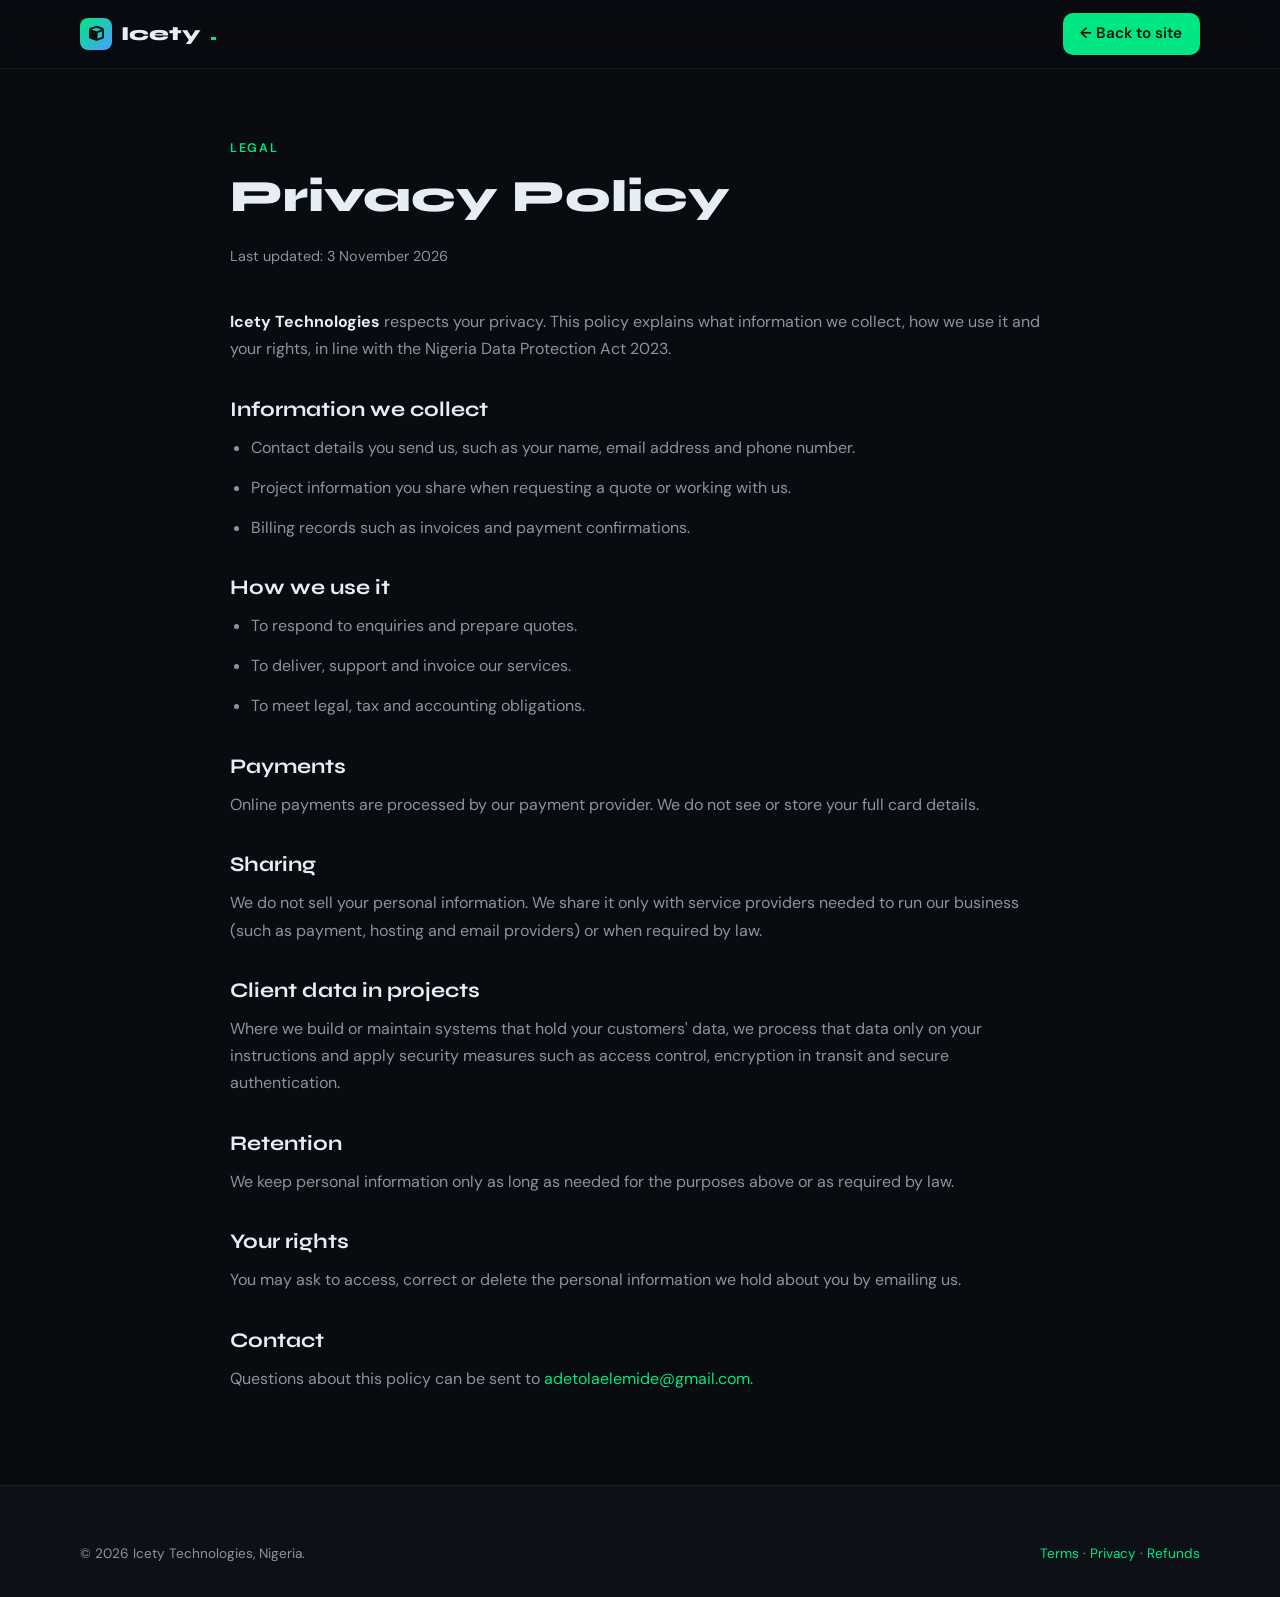
==== privacy.html @ 491068be "Add Icety Technologies business website Static site with services, Naira pricing, portfolio, process" ====
<!DOCTYPE html>
<html lang="en">
<head>
  <meta charset="UTF-8" />
  <meta name="viewport" content="width=device-width, initial-scale=1.0" />
  <title>Privacy Policy | Icety Technologies</title>
  <link rel="icon" href="/favicon.svg" type="image/svg+xml" />
  <link rel="canonical" href="https://icetytechnologies.netlify.app/privacy" />
  <link rel="preconnect" href="https://fonts.googleapis.com" />
  <link rel="preconnect" href="https://fonts.gstatic.com" crossorigin />
  <link href="https://fonts.googleapis.com/css2?family=Syne:wght@600;700;800&family=DM+Sans:wght@400;500;600&display=swap" rel="stylesheet" />
  <link rel="stylesheet" href="https://cdnjs.cloudflare.com/ajax/libs/font-awesome/6.5.0/css/all.min.css" />
  <link rel="stylesheet" href="style.css" />
</head>
<body>
<nav class="nav">
  <div class="container nav-inner">
    <a href="index.html" class="logo"><span class="logo-mark"><i class="fas fa-cube"></i></span>Icety<span class="dot">.</span></a>
    <a href="index.html" class="btn btn-primary" style="padding:.5rem 1.1rem;">&larr; Back to site</a>
  </div>
</nav>
<main class="legal">
  <div class="container">
    <span class="label">Legal</span>
    <h1>Privacy Policy</h1>
    <p class="updated">Last updated: 3 November 2026</p>
    <p><strong>Icety Technologies</strong> respects your privacy. This policy explains what information we collect, how we use it and your rights, in line with the Nigeria Data Protection Act 2023.</p>
    <h2>Information we collect</h2>
    <ul>
      <li>Contact details you send us, such as your name, email address and phone number.</li>
      <li>Project information you share when requesting a quote or working with us.</li>
      <li>Billing records such as invoices and payment confirmations.</li>
    </ul>
    <h2>How we use it</h2>
    <ul>
      <li>To respond to enquiries and prepare quotes.</li>
      <li>To deliver, support and invoice our services.</li>
      <li>To meet legal, tax and accounting obligations.</li>
    </ul>
    <h2>Payments</h2>
    <p>Online payments are processed by our payment provider. We do not see or store your full card details.</p>
    <h2>Sharing</h2>
    <p>We do not sell your personal information. We share it only with service providers needed to run our business (such as payment, hosting and email providers) or when required by law.</p>
    <h2>Client data in projects</h2>
    <p>Where we build or maintain systems that hold your customers' data, we process that data only on your instructions and apply security measures such as access control, encryption in transit and secure authentication.</p>
    <h2>Retention</h2>
    <p>We keep personal information only as long as needed for the purposes above or as required by law.</p>
    <h2>Your rights</h2>
    <p>You may ask to access, correct or delete the personal information we hold about you by emailing us.</p>
    <h2>Contact</h2>
    <p>Questions about this policy can be sent to <a href="mailto:adetolaelemide@gmail.com">adetolaelemide@gmail.com</a>.</p>
  </div>
</main>
<footer>
  <div class="container footer-bottom" style="border:0; padding:0;">
    <span>&copy; 2026 Icety Technologies, Nigeria.</span>
    <span><a href="terms.html">Terms</a> &middot; <a href="privacy.html">Privacy</a> &middot; <a href="refund.html">Refunds</a></span>
  </div>
</footer>
</body>
</html>
---- style.css ----
*, *::before, *::after { margin: 0; padding: 0; box-sizing: border-box; }

:root {
  --bg: #080b10;
  --surface: #0d1117;
  --card: #0f141b;
  --border: rgba(0, 230, 130, 0.15);
  --border-soft: rgba(255, 255, 255, 0.07);
  --green: #00e682;
  --green-dim: #00b865;
  --blue: #4a9eff;
  --text: #e6edf3;
  --muted: #8b949e;
  --font-head: 'Syne', sans-serif;
  --font-body: 'DM Sans', sans-serif;
  --r: 12px;
}

html { scroll-behavior: smooth; }
body { font-family: var(--font-body); background: var(--bg); color: var(--text); line-height: 1.7; overflow-x: hidden; }
a { color: var(--green); text-decoration: none; }
a:hover { text-decoration: underline; }
img { max-width: 100%; }
.container { width: min(1120px, 92%); margin: 0 auto; }

/* Nav */
.nav { position: sticky; top: 0; z-index: 50; background: rgba(8, 11, 16, 0.88); backdrop-filter: blur(12px); border-bottom: 1px solid var(--border-soft); }
.nav-inner { display: flex; align-items: center; justify-content: space-between; height: 68px; }
.logo { font-family: var(--font-head); font-weight: 800; font-size: 1.25rem; color: var(--text); display: flex; align-items: center; gap: .55rem; }
.logo:hover { text-decoration: none; }
.logo-mark { width: 32px; height: 32px; border-radius: 8px; background: linear-gradient(135deg, var(--green), var(--blue)); display: grid; place-items: center; color: #04140c; font-size: .95rem; }
.logo span.dot { color: var(--green); }
.nav-links { display: flex; gap: 1.8rem; list-style: none; align-items: center; }
.nav-links a { color: var(--muted); font-size: .93rem; }
.nav-links a:hover { color: var(--text); text-decoration: none; }
.nav-cta { padding: .5rem 1.1rem; border-radius: 8px; background: var(--green); color: #04140c !important; font-weight: 600; }
.menu-btn { display: none; background: none; border: 0; color: var(--text); font-size: 1.4rem; cursor: pointer; }

/* Buttons */
.btn { display: inline-flex; align-items: center; gap: .5rem; padding: .85rem 1.6rem; border-radius: 10px; font-weight: 600; font-size: .95rem; transition: transform .2s, background .2s; }
.btn:hover { text-decoration: none; transform: translateY(-2px); }
.btn-primary { background: var(--green); color: #04140c; }
.btn-primary:hover { background: var(--green-dim); }
.btn-ghost { border: 1px solid var(--border); color: var(--text); }
.btn-ghost:hover { border-color: var(--green); }

/* Hero */
.hero { padding: 6.5rem 0 5rem; position: relative; }
.hero::before { content: ""; position: absolute; inset: 0; background: radial-gradient(ellipse 60% 50% at 70% 20%, rgba(0, 230, 130, .09), transparent 70%), radial-gradient(ellipse 50% 40% at 10% 80%, rgba(74, 158, 255, .07), transparent 70%); pointer-events: none; }
.hero-inner { position: relative; max-width: 820px; }
.badge { display: inline-flex; align-items: center; gap: .5rem; padding: .35rem .9rem; border: 1px solid var(--border); border-radius: 100px; font-size: .82rem; color: var(--green); margin-bottom: 1.6rem; }
.badge-dot { width: 7px; height: 7px; border-radius: 50%; background: var(--green); }
h1 { font-family: var(--font-head); font-size: clamp(2.3rem, 5.5vw, 4rem); line-height: 1.1; font-weight: 800; margin-bottom: 1.4rem; }
h1 .accent { color: var(--green); }
.hero p.lead { font-size: 1.15rem; color: var(--muted); max-width: 660px; margin-bottom: 2.2rem; }
.hero-actions { display: flex; gap: 1rem; flex-wrap: wrap; }
.hero-facts { display: flex; flex-wrap: wrap; gap: 2.5rem; margin-top: 3.5rem; padding-top: 2rem; border-top: 1px solid var(--border-soft); }
.hero-facts div strong { display: block; font-family: var(--font-head); font-size: 1.5rem; color: var(--text); }
.hero-facts div span { font-size: .85rem; color: var(--muted); }

/* Sections */
section { padding: 5.5rem 0; }
section.alt { background: var(--surface); border-top: 1px solid var(--border-soft); border-bottom: 1px solid var(--border-soft); }
.label { display: inline-block; font-size: .78rem; letter-spacing: .14em; text-transform: uppercase; color: var(--green); margin-bottom: .8rem; font-weight: 600; }
h2 { font-family: var(--font-head); font-size: clamp(1.8rem, 3.5vw, 2.6rem); line-height: 1.2; margin-bottom: 1rem; }
.section-head { max-width: 680px; margin-bottom: 3rem; }
.section-head p { color: var(--muted); }

.grid { display: grid; gap: 1.4rem; }
.grid-3 { grid-template-columns: repeat(auto-fit, minmax(290px, 1fr)); }
.grid-4 { grid-template-columns: repeat(auto-fit, minmax(230px, 1fr)); }

.card { background: var(--card); border: 1px solid var(--border-soft); border-radius: var(--r); padding: 1.8rem; transition: border-color .25s, transform .25s; }
.card:hover { border-color: var(--border); transform: translateY(-3px); }
.card h3 { font-family: var(--font-head); font-size: 1.15rem; margin-bottom: .6rem; }
.card p { color: var(--muted); font-size: .94rem; }
.icon { width: 46px; height: 46px; border-radius: 10px; background: rgba(0, 230, 130, .1); color: var(--green); display: grid; place-items: center; font-size: 1.15rem; margin-bottom: 1.2rem; }
.card ul { list-style: none; margin-top: 1rem; }
.card ul li { font-size: .9rem; color: var(--muted); padding: .25rem 0 .25rem 1.4rem; position: relative; }
.card ul li::before { content: "\f00c"; font-family: "Font Awesome 6 Free"; font-weight: 900; position: absolute; left: 0; color: var(--green); font-size: .75rem; top: .45rem; }

/* Industries */
.industry { display: flex; gap: 1rem; align-items: flex-start; }
.industry .icon { flex-shrink: 0; margin-bottom: 0; }

/* Pricing */
.price-card { display: flex; flex-direction: column; }
.price-card.featured { border-color: var(--green); position: relative; }
.price-card.featured::after { content: "Most requested"; position: absolute; top: -12px; right: 1.2rem; background: var(--green); color: #04140c; font-size: .72rem; font-weight: 700; padding: .2rem .7rem; border-radius: 100px; }
.price { font-family: var(--font-head); font-size: 1.9rem; font-weight: 700; margin: .4rem 0 .2rem; color: var(--text); }
.price small { font-size: .85rem; color: var(--muted); font-family: var(--font-body); font-weight: 400; }
.price-card .btn { margin-top: auto; justify-content: center; }
.price-card ul { margin-bottom: 1.6rem; }
.note { margin-top: 2rem; font-size: .88rem; color: var(--muted); }

/* Projects */
.project-tag { font-size: .78rem; color: var(--green); letter-spacing: .06em; text-transform: uppercase; margin-bottom: .4rem; display: block; }
.tech { display: flex; flex-wrap: wrap; gap: .4rem; margin-top: 1.1rem; }
.tech span { font-size: .75rem; padding: .2rem .65rem; border-radius: 100px; background: rgba(74, 158, 255, .1); color: var(--blue); }

/* Process */
.step-num { font-family: var(--font-head); font-size: 2rem; font-weight: 800; color: rgba(0, 230, 130, .35); line-height: 1; margin-bottom: .8rem; }

/* About */
.about-grid { display: grid; grid-template-columns: 1.1fr 1fr; gap: 3.5rem; align-items: start; }
.about-grid p { color: var(--muted); margin-bottom: 1rem; }
.about-grid p strong { color: var(--text); }
.facts { list-style: none; border: 1px solid var(--border-soft); border-radius: var(--r); background: var(--card); }
.facts li { display: flex; justify-content: space-between; gap: 1rem; padding: .95rem 1.3rem; border-bottom: 1px solid var(--border-soft); font-size: .92rem; }
.facts li:last-child { border-bottom: 0; }
.facts li span:first-child { color: var(--muted); }
.facts li span:last-child { text-align: right; }

/* Contact */
.contact-grid { display: grid; grid-template-columns: 1fr 1.2fr; gap: 3rem; }
.contact-item { display: flex; gap: 1rem; align-items: center; padding: 1rem 0; border-bottom: 1px solid var(--border-soft); }
.contact-item .icon { margin: 0; }
.contact-item small { display: block; color: var(--muted); font-size: .8rem; }
form .row { display: grid; grid-template-columns: 1fr 1fr; gap: 1rem; }
form label { display: block; font-size: .85rem; color: var(--muted); margin-bottom: .35rem; }
form .field { margin-bottom: 1rem; }
input, select, textarea { width: 100%; padding: .8rem 1rem; border-radius: 8px; border: 1px solid var(--border-soft); background: var(--bg); color: var(--text); font: inherit; font-size: .95rem; }
input:focus, select:focus, textarea:focus { outline: none; border-color: var(--green); }
textarea { min-height: 130px; resize: vertical; }
form button { border: 0; cursor: pointer; width: 100%; justify-content: center; }

/* Footer */
footer { border-top: 1px solid var(--border-soft); padding: 3.5rem 0 2rem; background: var(--surface); }
.footer-grid { display: grid; grid-template-columns: 1.6fr 1fr 1fr 1fr; gap: 2rem; margin-bottom: 2.5rem; }
footer h4 { font-family: var(--font-head); font-size: .95rem; margin-bottom: .9rem; }
footer ul { list-style: none; }
footer ul li { margin-bottom: .45rem; }
footer ul a, footer p { color: var(--muted); font-size: .9rem; }
footer ul a:hover { color: var(--green); }
.footer-bottom { border-top: 1px solid var(--border-soft); padding-top: 1.5rem; display: flex; justify-content: space-between; flex-wrap: wrap; gap: 1rem; font-size: .85rem; color: var(--muted); }

/* Legal pages */
.legal { padding: 4rem 0 5rem; }
.legal .container { max-width: 820px; }
.legal h1 { font-size: clamp(2rem, 4vw, 2.8rem); }
.legal .updated { color: var(--muted); font-size: .9rem; margin-bottom: 2.5rem; }
.legal h2 { font-size: 1.3rem; margin: 2.2rem 0 .7rem; }
.legal p, .legal li { color: var(--muted); margin-bottom: .8rem; }
.legal ul { padding-left: 1.3rem; }
.legal strong { color: var(--text); }

@media (max-width: 860px) {
  .menu-btn { display: block; }
  .nav-links { display: none; position: absolute; top: 68px; left: 0; right: 0; flex-direction: column; gap: 0; background: var(--surface); border-bottom: 1px solid var(--border-soft); padding: .5rem 0 1rem; }
  .nav-links.open { display: flex; }
  .nav-links li { width: 100%; text-align: center; padding: .6rem 0; }
  .about-grid, .contact-grid { grid-template-columns: 1fr; }
  .footer-grid { grid-template-columns: 1fr 1fr; }
  form .row { grid-template-columns: 1fr; }
  section { padding: 4rem 0; }
  .hero { padding: 4.5rem 0 3.5rem; }
}
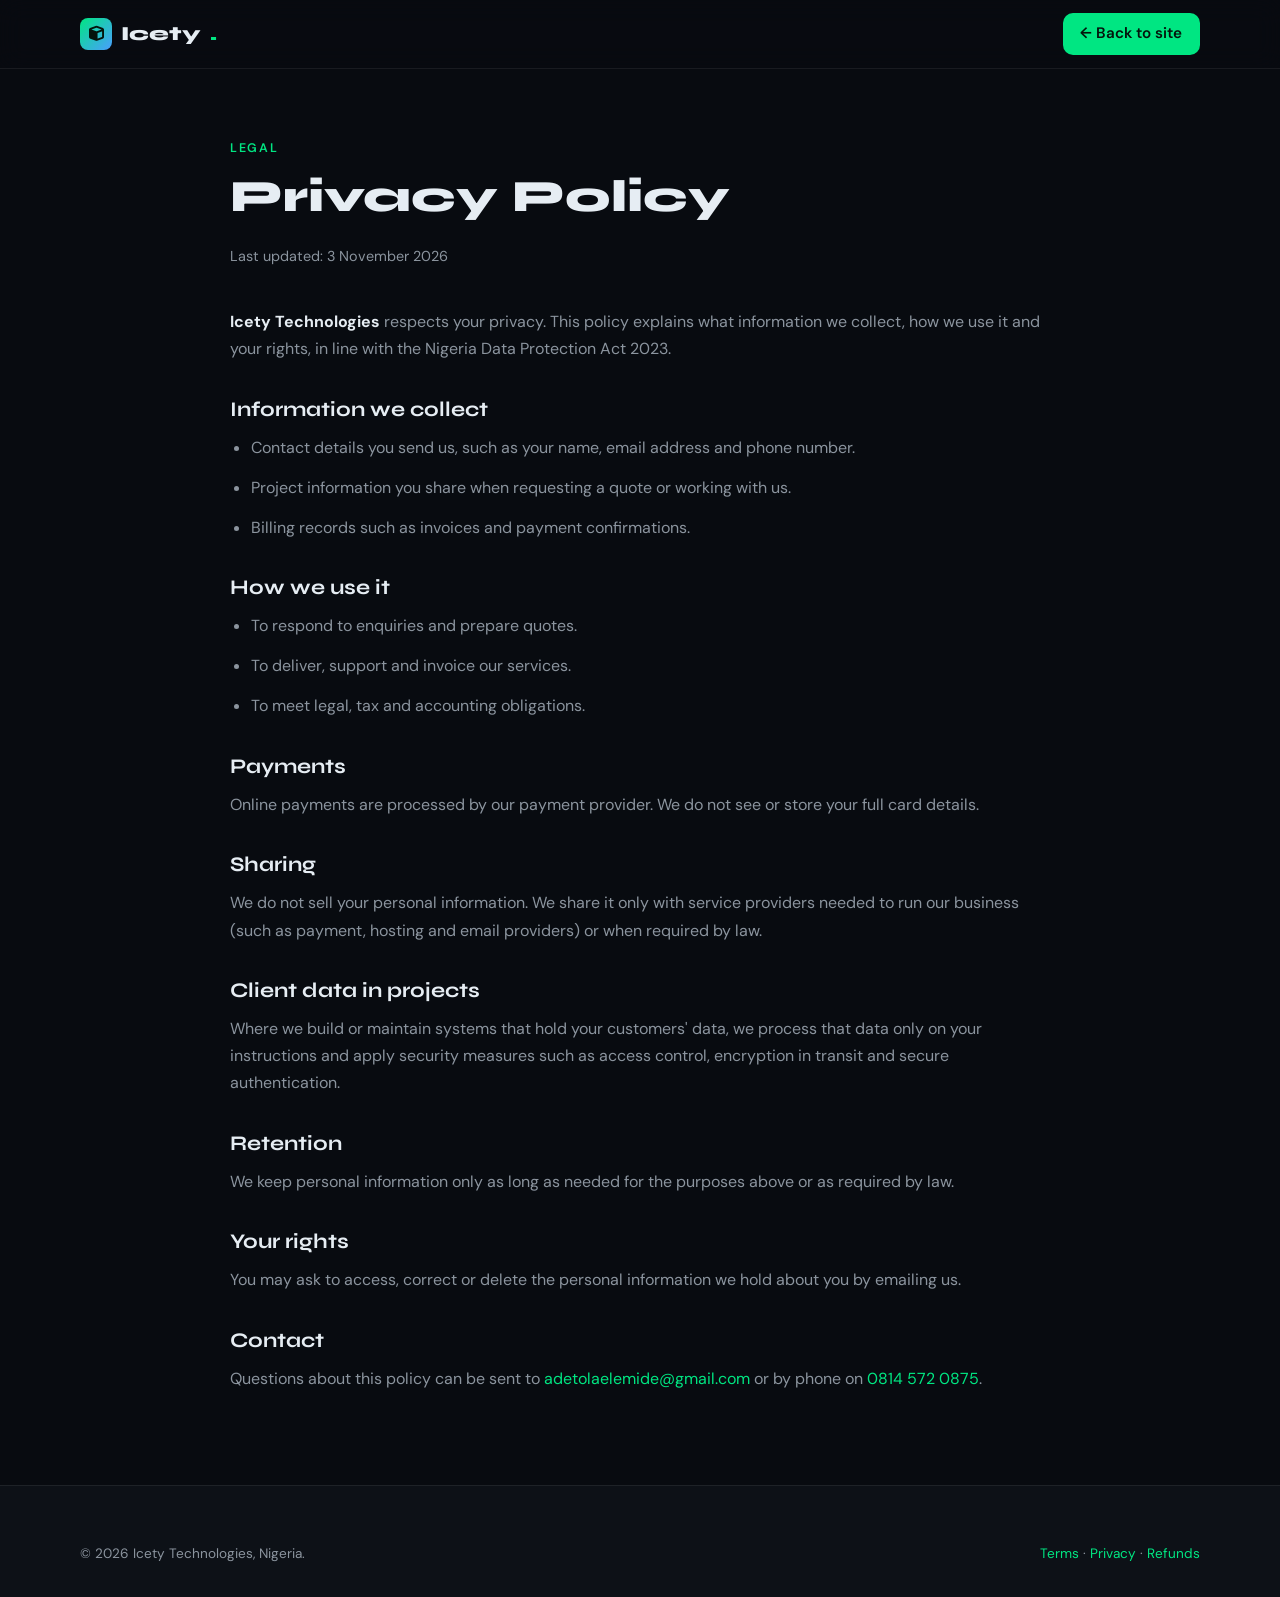
==== commit b04fce3d: "Add business phone and WhatsApp contact Co-Authored-By: Claude Opus 5.5 <noreply@anthropic.com>" ====
--- a/privacy.html
+++ b/privacy.html
@@ -48,7 +48,7 @@
     <h2>Your rights</h2>
     <p>You may ask to access, correct or delete the personal information we hold about you by emailing us.</p>
     <h2>Contact</h2>
-    <p>Questions about this policy can be sent to <a href="mailto:adetolaelemide@gmail.com">adetolaelemide@gmail.com</a>.</p>
+    <p>Questions about this policy can be sent to <a href="mailto:adetolaelemide@gmail.com">adetolaelemide@gmail.com</a> or by phone on <a href="tel:+2348145720875">0814 572 0875</a>.</p>
   </div>
 </main>
 <footer>
